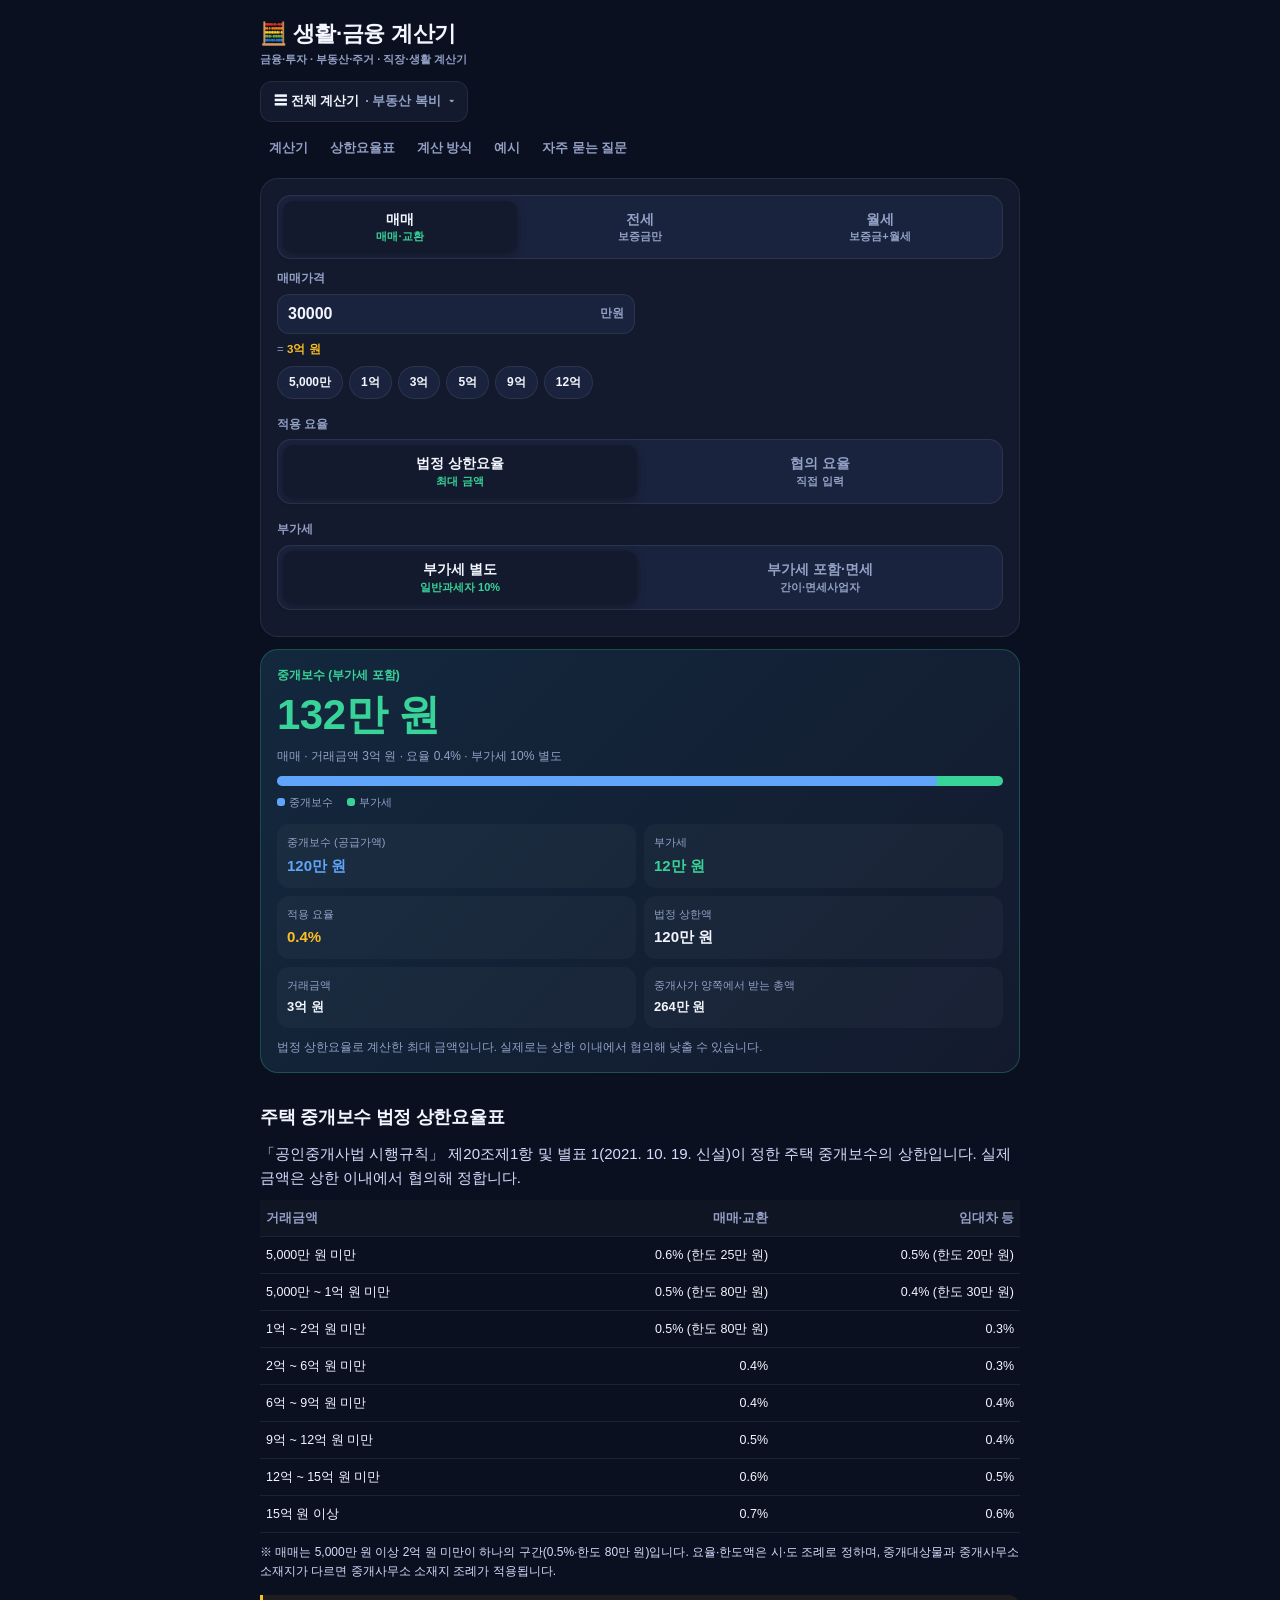
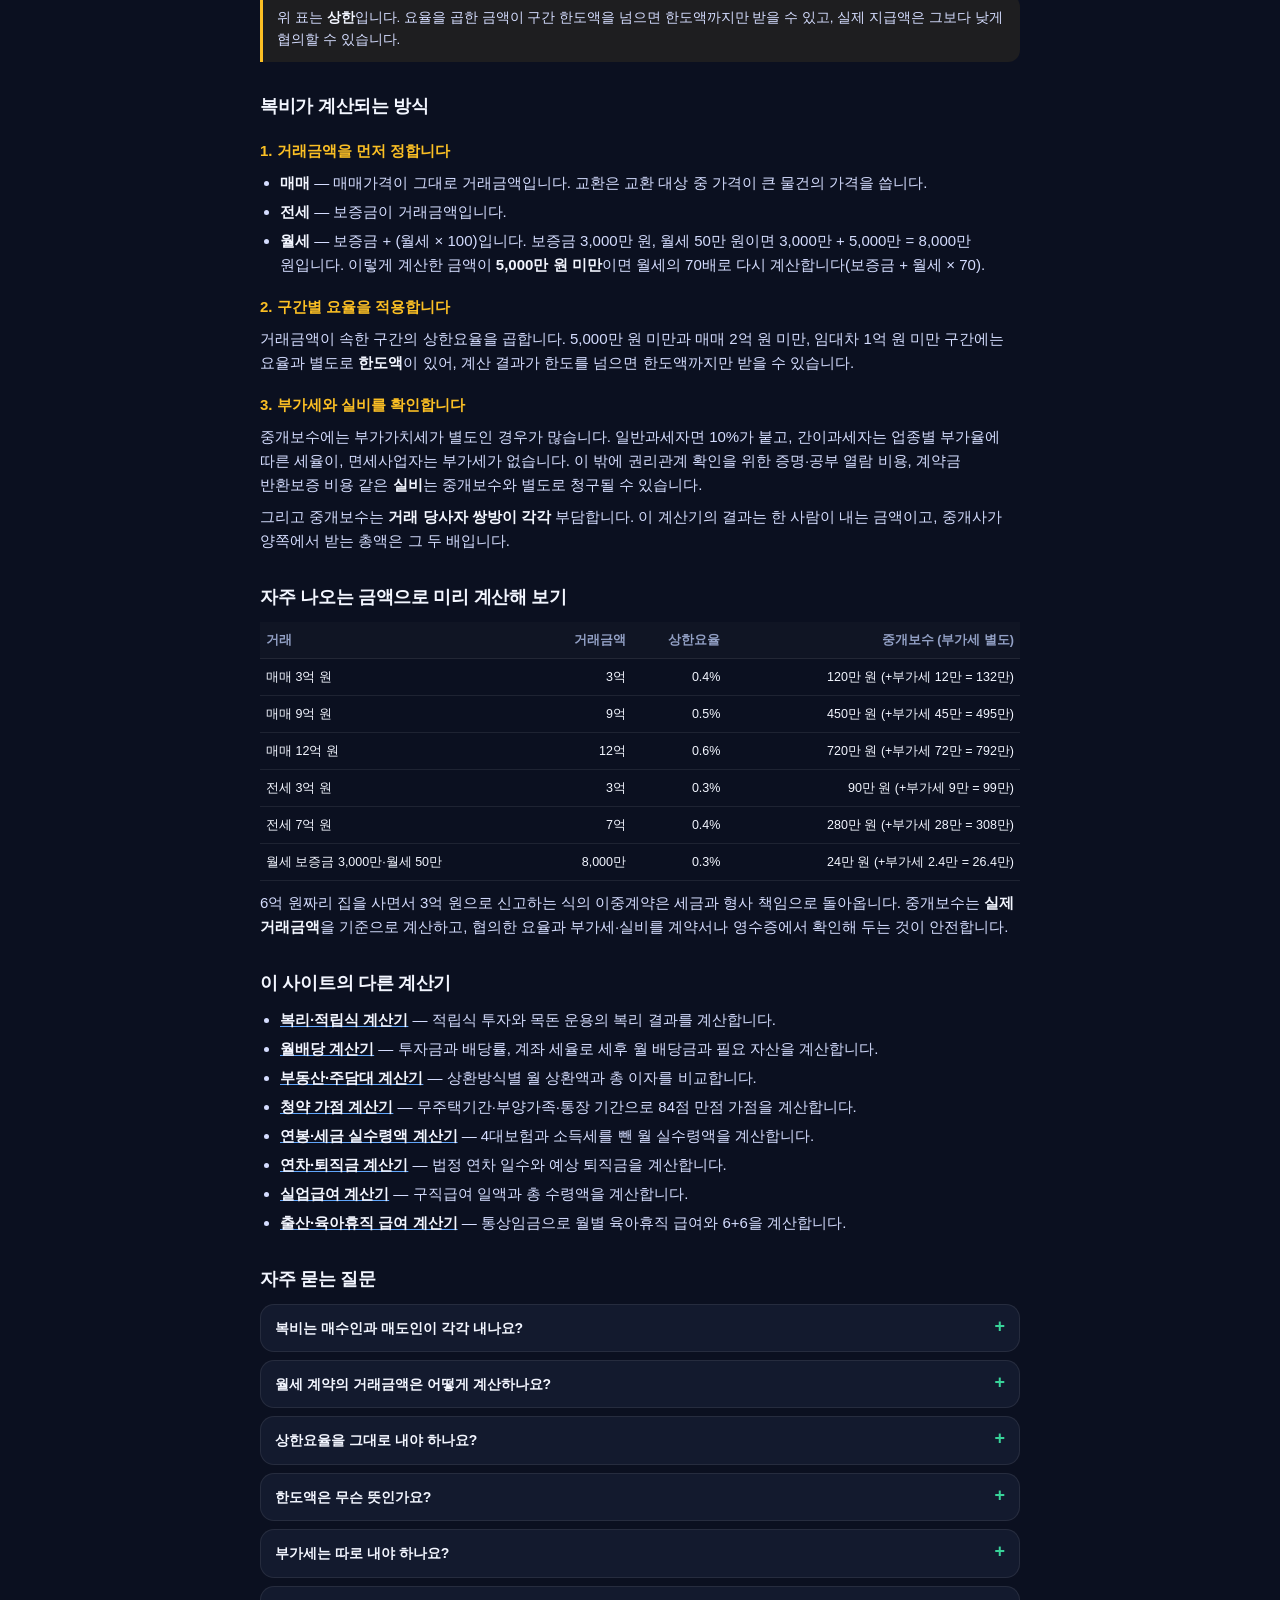
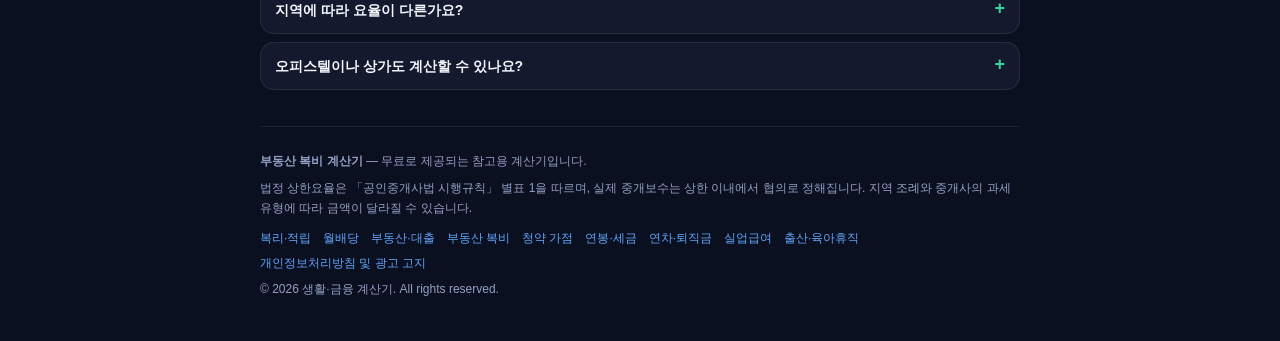
==== brokerage.html @ ab2d567e "카드형 카테고리 메뉴 개편 + 월배당·복비·청약가점·육아휴직 계산기 4종 추가 - 전 페이지 상단을 카테고리(금융·투자 / 부동산·주거 / 직장·생활) 카드형 메뉴로 개편 - in" ====
<!DOCTYPE html>
<html lang="ko">
<head>
  <meta charset="UTF-8" />
  <meta name="viewport" content="width=device-width, initial-scale=1.0" />
  <title>부동산 복비 계산기 | 매매·전세·월세 중개보수 상한요율 (2026)</title>
  <meta name="description" content="주택 매매·전세·월세 거래금액을 넣으면 공인중개사법 시행규칙 별표 1의 법정 중개보수 상한요율과 한도액으로 복비(중개보수)를 계산합니다. 월세 환산보증금, 협의 요율, 부가세 10% 별도 여부까지 한 번에 확인하세요." />
  <meta name="keywords" content="복비 계산기, 중개보수 계산기, 부동산 중개수수료, 매매 복비, 전세 복비, 월세 복비, 중개보수 상한요율, 부동산 수수료 계산" />
  <meta name="author" content="생활·금융 계산기" />
  <meta name="robots" content="index, follow" />
  <meta name="theme-color" content="#0b1020" />
  <link rel="canonical" href="https://handobin9782-lang.github.io/smart-calc/brokerage.html" />
  <link rel="stylesheet" href="style.css" />

  <meta property="og:type" content="website" />
  <meta property="og:site_name" content="생활·금융 계산기" />
  <meta property="og:locale" content="ko_KR" />
  <meta property="og:title" content="부동산 복비 계산기 | 매매·전세·월세 중개보수" />
  <meta property="og:description" content="3억 원 아파트를 사면 복비는 얼마일까? 법정 상한요율과 한도액, 월세 환산보증금까지 반영해 계산합니다." />
  <meta property="og:url" content="https://handobin9782-lang.github.io/smart-calc/brokerage.html" />
  <meta property="og:image" content="https://handobin9782-lang.github.io/smart-calc/og.png" />
  <meta property="og:image:width" content="1200" />
  <meta property="og:image:height" content="630" />
  <meta property="og:image:alt" content="생활·금융 계산기 - 부동산 매매·전세·월세 복비 계산" />

  <meta name="twitter:card" content="summary_large_image" />
  <meta name="twitter:title" content="부동산 복비 계산기" />
  <meta name="twitter:description" content="매매·전세·월세 법정 중개보수 상한요율과 한도액 계산" />
  <meta name="twitter:image" content="https://handobin9782-lang.github.io/smart-calc/og.png" />
  <meta name="twitter:image:alt" content="생활·금융 계산기 - 부동산 복비 계산" />

  <link rel="icon" href="data:image/svg+xml,%3Csvg xmlns='http://www.w3.org/2000/svg' viewBox='0 0 100 100'%3E%3Crect width='100' height='100' rx='22' fill='%230b1020'/%3E%3Ctext x='50' y='70' font-size='58' text-anchor='middle' fill='%2338d399'%3E%F0%9F%A7%BE%3C/text%3E%3C/svg%3E" />

  <script type="application/ld+json">
  {
    "@context": "https://schema.org",
    "@type": "WebApplication",
    "name": "부동산 복비 계산기",
    "url": "https://handobin9782-lang.github.io/smart-calc/brokerage.html",
    "applicationCategory": "FinanceApplication",
    "operatingSystem": "All",
    "inLanguage": "ko",
    "description": "주택 매매·전세·월세 거래금액과 협의 요율을 입력하면 공인중개사법 시행규칙 별표 1의 법정 중개보수 상한요율과 한도액으로 중개보수와 부가세를 계산하는 무료 계산기입니다.",
    "offers": { "@type": "Offer", "price": "0", "priceCurrency": "KRW" }
  }
  </script>
  <script type="application/ld+json">
  {
    "@context": "https://schema.org",
    "@type": "FAQPage",
    "mainEntity": [
      {
        "@type": "Question",
        "name": "복비는 매수인과 매도인이 각각 내나요?",
        "acceptedAnswer": {
          "@type": "Answer",
          "text": "중개보수는 거래 당사자 쌍방에게서 각각 받습니다. 매매라면 매도인과 매수인이 각자 계산된 금액을 부담하고, 임대차라면 임대인과 임차인이 각자 부담합니다. 이 계산기의 결과는 한 사람이 내는 금액이며, 중개사가 양쪽에서 받는 총액은 두 배입니다."
        }
      },
      {
        "@type": "Question",
        "name": "월세 계약의 거래금액은 어떻게 계산하나요?",
        "acceptedAnswer": {
          "@type": "Answer",
          "text": "보증금에 월세의 100배를 더합니다. 보증금 3,000만 원에 월세 50만 원이면 3,000만 + 5,000만 = 8,000만 원이 거래금액입니다. 다만 이렇게 계산한 금액이 5,000만 원 미만이면 월세의 70배로 다시 계산합니다."
        }
      },
      {
        "@type": "Question",
        "name": "상한요율을 그대로 내야 하나요?",
        "acceptedAnswer": {
          "@type": "Answer",
          "text": "아닙니다. 요율표의 숫자는 받을 수 있는 최대치이고, 실제 중개보수는 상한 이내에서 의뢰인과 개업공인중개사가 협의해 정합니다. 협의한 요율을 계산기의 협의 요율 칸에 넣으면 그 금액으로 계산됩니다."
        }
      },
      {
        "@type": "Question",
        "name": "한도액은 무슨 뜻인가요?",
        "acceptedAnswer": {
          "@type": "Answer",
          "text": "거래금액이 작은 구간에 두는 절대 상한입니다. 요율을 곱한 금액이 한도액을 넘으면 한도액까지만 받을 수 있습니다. 주택 매매 5,000만 원 미만은 25만 원, 5,000만 원 이상 2억 원 미만은 80만 원, 임대차 5,000만 원 미만은 20만 원, 5,000만 원 이상 1억 원 미만은 30만 원입니다."
        }
      },
      {
        "@type": "Question",
        "name": "부가세는 따로 내야 하나요?",
        "acceptedAnswer": {
          "@type": "Answer",
          "text": "중개보수에는 부가가치세가 별도인 경우가 많습니다. 개업공인중개사가 일반과세자면 10%가 붙고, 간이과세자이거나 면세사업자면 붙지 않거나 세율이 다릅니다. 계약 전에 중개사의 과세 유형을 확인하고 영수증을 받아 두세요."
        }
      },
      {
        "@type": "Question",
        "name": "지역에 따라 요율이 다른가요?",
        "acceptedAnswer": {
          "@type": "Answer",
          "text": "주택 중개보수의 요율과 한도액은 시·도 조례로 정합니다. 이 계산기는 전국 공통 기준인 공인중개사법 시행규칙 별표 1을 적용하며, 중개대상물과 중개사무소 소재지가 다르면 중개사무소 소재지 관할 시·도 조례를 따릅니다."
        }
      },
      {
        "@type": "Question",
        "name": "오피스텔이나 상가도 계산할 수 있나요?",
        "acceptedAnswer": {
          "@type": "Answer",
          "text": "이 계산기는 주택 기준입니다. 전용면적 85㎡ 이하이면서 입식 부엌·수세식 화장실·목욕시설을 갖춘 오피스텔은 매매 0.5%, 임대차 0.4%의 단일 요율이 적용되고, 그 밖의 오피스텔과 상가·토지는 거래금액의 0.9% 이내에서 협의해 정합니다."
        }
      }
    ]
  }
  </script>
  <script async src="https://pagead2.googlesyndication.com/pagead/js/adsbygoogle.js?client=ca-pub-9910389156575302" crossorigin="anonymous"></script>
</head>
<body>
<div class="wrap">
  <div class="header">
    <div class="title"><a href="./">🧮 생활·금융 계산기</a>
      <small>금융·투자 · 부동산·주거 · 직장·생활 계산기</small>
    </div>
  </div>

  <nav class="calc-menu-wrap" aria-label="계산기 전체 메뉴">
    <details class="calc-menu">
      <summary>☰ 전체 계산기 <span class="menu-here">· 부동산 복비</span></summary>
      <div class="hub">
        <div class="hub-cat">
          <div class="hub-cat-title">① 금융·투자</div>
          <div class="hub-cards">
            <a class="hub-card" href="./"><span class="hub-ico">📈</span><span class="hub-txt"><b>복리·적립식</b><small>적립·복리로 목표 자산 계산</small></span></a>
            <a class="hub-card" href="dividend.html"><span class="hub-ico">💰</span><span class="hub-txt"><b>주식·ETF 월배당</b><small>세후 월 배당금 계산</small></span></a>
          </div>
        </div>
        <div class="hub-cat">
          <div class="hub-cat-title">② 부동산·주거</div>
          <div class="hub-cards">
            <a class="hub-card" href="loan.html"><span class="hub-ico">🏠</span><span class="hub-txt"><b>부동산·대출</b><small>주담대 월 상환액·총 이자</small></span></a>
            <a class="hub-card current" href="brokerage.html"><span class="hub-ico">🧾</span><span class="hub-txt"><b>부동산 복비</b><small>매매·전세·월세 중개보수</small></span></a>
            <a class="hub-card" href="subscription.html"><span class="hub-ico">🎯</span><span class="hub-txt"><b>청약 가점</b><small>84점 만점 가점 계산</small></span></a>
          </div>
        </div>
        <div class="hub-cat">
          <div class="hub-cat-title">③ 직장·생활</div>
          <div class="hub-cards">
            <a class="hub-card" href="salary.html"><span class="hub-ico">💵</span><span class="hub-txt"><b>연봉 실수령</b><small>4대보험·세금 뺀 월급</small></span></a>
            <a class="hub-card" href="leave.html"><span class="hub-ico">🗓️</span><span class="hub-txt"><b>연차·퇴직금</b><small>연차 일수·퇴직금</small></span></a>
            <a class="hub-card" href="unemployment.html"><span class="hub-ico">🧳</span><span class="hub-txt"><b>실업급여</b><small>구직급여 총 수령액</small></span></a>
            <a class="hub-card" href="parental.html"><span class="hub-ico">👶</span><span class="hub-txt"><b>출산·육아휴직</b><small>육아휴직 급여·6+6</small></span></a>
          </div>
        </div>
      </div>
    </details>
  </nav>

  <nav class="section-nav">
    <a href="#calc">계산기</a>
    <a href="#rates">상한요율표</a>
    <a href="#how">계산 방식</a>
    <a href="#examples">예시</a>
    <a href="#faq">자주 묻는 질문</a>
  </nav>

  <div id="calc">
    <div class="card">
      <div class="segmented" id="type-seg">
        <button class="seg-btn active" data-type="sale" onclick="setType(this)">
          <span class="seg-main">매매</span><span class="seg-sub">매매·교환</span>
        </button>
        <button class="seg-btn" data-type="jeonse" onclick="setType(this)">
          <span class="seg-main">전세</span><span class="seg-sub">보증금만</span>
        </button>
        <button class="seg-btn" data-type="wolse" onclick="setType(this)">
          <span class="seg-main">월세</span><span class="seg-sub">보증금+월세</span>
        </button>
      </div>

      <div class="input-grid">
        <div class="field">
          <label for="price" id="price-label">매매가격</label>
          <div class="input-box">
            <input id="price" type="number" value="30000" min="0" step="100" inputmode="numeric" oninput="calcBrokerage()" />
            <span class="unit">만원</span>
          </div>
        </div>
        <div class="field" id="monthly-field" style="display:none;">
          <label for="monthly">월세</label>
          <div class="input-box">
            <input id="monthly" type="number" value="50" min="0" step="5" inputmode="numeric" oninput="calcBrokerage()" />
            <span class="unit">만원</span>
          </div>
        </div>
      </div>
      <div class="field-note" id="deal-note">= 3억 원</div>

      <div class="chips" id="price-chips">
        <button class="chip" onclick="setPrice(5000, this)">5,000만</button>
        <button class="chip" onclick="setPrice(10000, this)">1억</button>
        <button class="chip" onclick="setPrice(30000, this)">3억</button>
        <button class="chip" onclick="setPrice(50000, this)">5억</button>
        <button class="chip" onclick="setPrice(90000, this)">9억</button>
        <button class="chip" onclick="setPrice(120000, this)">12억</button>
      </div>

      <div class="field-note" style="margin:16px 0 6px;font-weight:700;">적용 요율</div>
      <div class="segmented" id="rate-seg" style="grid-template-columns:1fr 1fr;">
        <button class="seg-btn active" data-mode="limit" onclick="setRateMode(this)">
          <span class="seg-main">법정 상한요율</span><span class="seg-sub">최대 금액</span>
        </button>
        <button class="seg-btn" data-mode="custom" onclick="setRateMode(this)">
          <span class="seg-main">협의 요율</span><span class="seg-sub">직접 입력</span>
        </button>
      </div>
      <div class="input-grid" id="custom-rate-field" style="display:none;">
        <div class="field" style="grid-column:1 / -1;">
          <label for="custom-rate">중개사와 협의한 요율</label>
          <div class="input-box">
            <input id="custom-rate" type="number" value="0.4" min="0" max="10" step="0.05" inputmode="decimal" oninput="calcBrokerage()" />
            <span class="unit">%</span>
          </div>
        </div>
      </div>

      <div class="field-note" style="margin:16px 0 6px;font-weight:700;">부가세</div>
      <div class="segmented" id="vat-seg" style="grid-template-columns:1fr 1fr;">
        <button class="seg-btn active" data-vat="1" onclick="setVat(this)">
          <span class="seg-main">부가세 별도</span><span class="seg-sub">일반과세자 10%</span>
        </button>
        <button class="seg-btn" data-vat="0" onclick="setVat(this)">
          <span class="seg-main">부가세 포함·면세</span><span class="seg-sub">간이·면세사업자</span>
        </button>
      </div>
    </div>

    <div class="card result-hero">
      <div class="hero-label">중개보수 (부가세 포함)</div>
      <div class="hero-val big" id="hero-total">-</div>
      <div class="hero-sub" id="hero-sub">-</div>
      <div class="bar-wrap">
        <div class="bar-principal" id="bar-fee" style="width:90%"></div>
        <div class="bar-profit" id="bar-vat" style="width:10%"></div>
      </div>
      <div class="chart-legend" style="margin-top:-4px;margin-bottom:12px;">
        <span><span class="dot" style="background:var(--accent2)"></span>중개보수</span>
        <span><span class="dot" style="background:var(--accent)"></span>부가세</span>
      </div>
      <div class="stats">
        <div class="stat">
          <div class="stat-k">중개보수 (공급가액)</div>
          <div class="stat-v blue" id="res-fee">-</div>
        </div>
        <div class="stat">
          <div class="stat-k">부가세</div>
          <div class="stat-v green" id="res-vat">-</div>
        </div>
        <div class="stat">
          <div class="stat-k">적용 요율</div>
          <div class="stat-v gold" id="res-rate">-</div>
        </div>
        <div class="stat">
          <div class="stat-k">법정 상한액</div>
          <div class="stat-v" id="res-limit">-</div>
        </div>
        <div class="stat">
          <div class="stat-k">거래금액</div>
          <div class="stat-v small" id="res-deal">-</div>
        </div>
        <div class="stat">
          <div class="stat-k">중개사가 양쪽에서 받는 총액</div>
          <div class="stat-v small" id="res-both">-</div>
        </div>
      </div>
      <div class="field-note" id="res-warn" style="margin-top:10px;"></div>
    </div>

    <div class="ad-slot" id="ad-top"></div>
  </div>

  <!-- ===== 요율표 ===== -->
  <section class="doc" id="rates">
    <h2>주택 중개보수 법정 상한요율표</h2>
    <p>「공인중개사법 시행규칙」 제20조제1항 및 별표 1(2021. 10. 19. 신설)이 정한 주택 중개보수의 상한입니다. 실제 금액은 상한 이내에서 협의해 정합니다.</p>
    <table class="doc-table">
      <thead>
        <tr><th>거래금액</th><th>매매·교환</th><th>임대차 등</th></tr>
      </thead>
      <tbody>
        <tr><td>5,000만 원 미만</td><td>0.6% (한도 25만 원)</td><td>0.5% (한도 20만 원)</td></tr>
        <tr><td>5,000만 ~ 1억 원 미만</td><td>0.5% (한도 80만 원)</td><td>0.4% (한도 30만 원)</td></tr>
        <tr><td>1억 ~ 2억 원 미만</td><td>0.5% (한도 80만 원)</td><td>0.3%</td></tr>
        <tr><td>2억 ~ 6억 원 미만</td><td>0.4%</td><td>0.3%</td></tr>
        <tr><td>6억 ~ 9억 원 미만</td><td>0.4%</td><td>0.4%</td></tr>
        <tr><td>9억 ~ 12억 원 미만</td><td>0.5%</td><td>0.4%</td></tr>
        <tr><td>12억 ~ 15억 원 미만</td><td>0.6%</td><td>0.5%</td></tr>
        <tr><td>15억 원 이상</td><td>0.7%</td><td>0.6%</td></tr>
      </tbody>
    </table>
    <p class="field-note" style="font-size:12px;">※ 매매는 5,000만 원 이상 2억 원 미만이 하나의 구간(0.5%·한도 80만 원)입니다. 요율·한도액은 시·도 조례로 정하며, 중개대상물과 중개사무소 소재지가 다르면 중개사무소 소재지 조례가 적용됩니다.</p>
    <div class="callout warn">
      위 표는 <strong>상한</strong>입니다. 요율을 곱한 금액이 구간 한도액을 넘으면 한도액까지만 받을 수 있고, 실제 지급액은 그보다 낮게 협의할 수 있습니다.
    </div>
  </section>

  <section class="doc" id="how">
    <h2>복비가 계산되는 방식</h2>
    <h3>1. 거래금액을 먼저 정합니다</h3>
    <ul>
      <li><strong>매매</strong> — 매매가격이 그대로 거래금액입니다. 교환은 교환 대상 중 가격이 큰 물건의 가격을 씁니다.</li>
      <li><strong>전세</strong> — 보증금이 거래금액입니다.</li>
      <li><strong>월세</strong> — 보증금 + (월세 × 100)입니다. 보증금 3,000만 원, 월세 50만 원이면 3,000만 + 5,000만 = 8,000만 원입니다. 이렇게 계산한 금액이 <strong>5,000만 원 미만</strong>이면 월세의 70배로 다시 계산합니다(보증금 + 월세 × 70).</li>
    </ul>
    <h3>2. 구간별 요율을 적용합니다</h3>
    <p>거래금액이 속한 구간의 상한요율을 곱합니다. 5,000만 원 미만과 매매 2억 원 미만, 임대차 1억 원 미만 구간에는 요율과 별도로 <strong>한도액</strong>이 있어, 계산 결과가 한도를 넘으면 한도액까지만 받을 수 있습니다.</p>
    <h3>3. 부가세와 실비를 확인합니다</h3>
    <p>중개보수에는 부가가치세가 별도인 경우가 많습니다. 일반과세자면 10%가 붙고, 간이과세자는 업종별 부가율에 따른 세율이, 면세사업자는 부가세가 없습니다. 이 밖에 권리관계 확인을 위한 증명·공부 열람 비용, 계약금 반환보증 비용 같은 <strong>실비</strong>는 중개보수와 별도로 청구될 수 있습니다.</p>
    <p>그리고 중개보수는 <strong>거래 당사자 쌍방이 각각</strong> 부담합니다. 이 계산기의 결과는 한 사람이 내는 금액이고, 중개사가 양쪽에서 받는 총액은 그 두 배입니다.</p>
  </section>

  <section class="doc" id="examples">
    <h2>자주 나오는 금액으로 미리 계산해 보기</h2>
    <table class="doc-table">
      <thead>
        <tr><th>거래</th><th>거래금액</th><th>상한요율</th><th>중개보수 (부가세 별도)</th></tr>
      </thead>
      <tbody>
        <tr><td>매매 3억 원</td><td>3억</td><td>0.4%</td><td>120만 원 (+부가세 12만 = 132만)</td></tr>
        <tr><td>매매 9억 원</td><td>9억</td><td>0.5%</td><td>450만 원 (+부가세 45만 = 495만)</td></tr>
        <tr><td>매매 12억 원</td><td>12억</td><td>0.6%</td><td>720만 원 (+부가세 72만 = 792만)</td></tr>
        <tr><td>전세 3억 원</td><td>3억</td><td>0.3%</td><td>90만 원 (+부가세 9만 = 99만)</td></tr>
        <tr><td>전세 7억 원</td><td>7억</td><td>0.4%</td><td>280만 원 (+부가세 28만 = 308만)</td></tr>
        <tr><td>월세 보증금 3,000만·월세 50만</td><td>8,000만</td><td>0.3%</td><td>24만 원 (+부가세 2.4만 = 26.4만)</td></tr>
      </tbody>
    </table>
    <p>6억 원짜리 집을 사면서 3억 원으로 신고하는 식의 이중계약은 세금과 형사 책임으로 돌아옵니다. 중개보수는 <strong>실제 거래금액</strong>을 기준으로 계산하고, 협의한 요율과 부가세·실비를 계약서나 영수증에서 확인해 두는 것이 안전합니다.</p>
  </section>

  <section class="doc">
    <h2>이 사이트의 다른 계산기</h2>
        <ul>
      <li><a href="./"><strong>복리·적립식 계산기</strong></a> — 적립식 투자와 목돈 운용의 복리 결과를 계산합니다.</li>
      <li><a href="dividend.html"><strong>월배당 계산기</strong></a> — 투자금과 배당률, 계좌 세율로 세후 월 배당금과 필요 자산을 계산합니다.</li>
      <li><a href="loan.html"><strong>부동산·주담대 계산기</strong></a> — 상환방식별 월 상환액과 총 이자를 비교합니다.</li>
      <li><a href="subscription.html"><strong>청약 가점 계산기</strong></a> — 무주택기간·부양가족·통장 기간으로 84점 만점 가점을 계산합니다.</li>
      <li><a href="salary.html"><strong>연봉·세금 실수령액 계산기</strong></a> — 4대보험과 소득세를 뺀 월 실수령액을 계산합니다.</li>
      <li><a href="leave.html"><strong>연차·퇴직금 계산기</strong></a> — 법정 연차 일수와 예상 퇴직금을 계산합니다.</li>
      <li><a href="unemployment.html"><strong>실업급여 계산기</strong></a> — 구직급여 일액과 총 수령액을 계산합니다.</li>
      <li><a href="parental.html"><strong>출산·육아휴직 급여 계산기</strong></a> — 통상임금으로 월별 육아휴직 급여와 6+6을 계산합니다.</li>
    </ul>
  </section>

  <div class="ad-slot" id="ad-bottom"></div>

  <section class="doc" id="faq">
    <h2>자주 묻는 질문</h2>

    <details class="faq">
      <summary>복비는 매수인과 매도인이 각각 내나요?</summary>
      <p>중개보수는 거래 당사자 쌍방에게서 각각 받습니다. 매매라면 매도인과 매수인이 각자 계산된 금액을 부담하고, 임대차라면 임대인과 임차인이 각자 부담합니다. 이 계산기의 결과는 한 사람이 내는 금액이며, 중개사가 양쪽에서 받는 총액은 두 배입니다.</p>
    </details>

    <details class="faq">
      <summary>월세 계약의 거래금액은 어떻게 계산하나요?</summary>
      <p>보증금에 월세의 100배를 더합니다. 보증금 3,000만 원에 월세 50만 원이면 3,000만 + 5,000만 = 8,000만 원이 거래금액입니다. 다만 이렇게 계산한 금액이 5,000만 원 미만이면 월세의 70배로 다시 계산합니다.</p>
    </details>

    <details class="faq">
      <summary>상한요율을 그대로 내야 하나요?</summary>
      <p>아닙니다. 요율표의 숫자는 받을 수 있는 최대치이고, 실제 중개보수는 상한 이내에서 의뢰인과 개업공인중개사가 협의해 정합니다. 협의한 요율을 계산기의 협의 요율 칸에 넣으면 그 금액으로 계산됩니다.</p>
    </details>

    <details class="faq">
      <summary>한도액은 무슨 뜻인가요?</summary>
      <p>거래금액이 작은 구간에 두는 절대 상한입니다. 요율을 곱한 금액이 한도액을 넘으면 한도액까지만 받을 수 있습니다. 주택 매매 5,000만 원 미만은 25만 원, 5,000만 원 이상 2억 원 미만은 80만 원, 임대차 5,000만 원 미만은 20만 원, 5,000만 원 이상 1억 원 미만은 30만 원입니다.</p>
    </details>

    <details class="faq">
      <summary>부가세는 따로 내야 하나요?</summary>
      <p>중개보수에는 부가가치세가 별도인 경우가 많습니다. 개업공인중개사가 일반과세자면 10%가 붙고, 간이과세자이거나 면세사업자면 붙지 않거나 세율이 다릅니다. 계약 전에 중개사의 과세 유형을 확인하고 영수증을 받아 두세요.</p>
    </details>

    <details class="faq">
      <summary>지역에 따라 요율이 다른가요?</summary>
      <p>주택 중개보수의 요율과 한도액은 시·도 조례로 정합니다. 이 계산기는 전국 공통 기준인 공인중개사법 시행규칙 별표 1을 적용하며, 중개대상물과 중개사무소 소재지가 다르면 중개사무소 소재지 관할 시·도 조례를 따릅니다.</p>
    </details>

    <details class="faq">
      <summary>오피스텔이나 상가도 계산할 수 있나요?</summary>
      <p>이 계산기는 주택 기준입니다. 전용면적 85㎡ 이하이면서 입식 부엌·수세식 화장실·목욕시설을 갖춘 오피스텔은 매매 0.5%, 임대차 0.4%의 단일 요율이 적용되고, 그 밖의 오피스텔과 상가·토지는 거래금액의 0.9% 이내에서 협의해 정합니다.</p>
    </details>
  </section>

  <footer class="site-footer">
    <p><strong>부동산 복비 계산기</strong> — 무료로 제공되는 참고용 계산기입니다.</p>
    <p>법정 상한요율은 「공인중개사법 시행규칙」 별표 1을 따르며, 실제 중개보수는 상한 이내에서 협의로 정해집니다. 지역 조례와 중개사의 과세 유형에 따라 금액이 달라질 수 있습니다.</p>
    <div class="footer-links">
      <a href="./">복리·적립</a>
      <a href="dividend.html">월배당</a>
      <a href="loan.html">부동산·대출</a>
      <a href="brokerage.html">부동산 복비</a>
      <a href="subscription.html">청약 가점</a>
      <a href="salary.html">연봉·세금</a>
      <a href="leave.html">연차·퇴직금</a>
      <a href="unemployment.html">실업급여</a>
      <a href="parental.html">출산·육아휴직</a>
      <a href="privacy.html">개인정보처리방침 및 광고 고지</a>
    </div>
    <p>© 2026 생활·금융 계산기. All rights reserved.</p>
  </footer>
</div>

<script>
const SALE_BANDS = [
  { max: 5000, rate: 0.006, cap: 250000 },
  { max: 20000, rate: 0.005, cap: 800000 },
  { max: 90000, rate: 0.004, cap: Infinity },
  { max: 120000, rate: 0.005, cap: Infinity },
  { max: 150000, rate: 0.006, cap: Infinity },
  { max: Infinity, rate: 0.007, cap: Infinity }
];
const RENT_BANDS = [
  { max: 5000, rate: 0.005, cap: 200000 },
  { max: 10000, rate: 0.004, cap: 300000 },
  { max: 60000, rate: 0.003, cap: Infinity },
  { max: 120000, rate: 0.004, cap: Infinity },
  { max: 150000, rate: 0.005, cap: Infinity },
  { max: Infinity, rate: 0.006, cap: Infinity }
];

let dealType = 'sale';
let rateMode = 'limit';
let vatMode = 1;

function num(id) {
  const v = parseFloat(document.getElementById(id).value);
  return isNaN(v) ? 0 : v;
}

function pct(rate) {
  return `${(rate * 100).toFixed(2).replace(/\.?0+$/, '')}%`;
}

function fmtWon(won) {
  const w = Math.round(won);
  if (w <= 0) return '0원';
  const eok = Math.floor(w / 1e8);
  const man = Math.floor((w % 1e8) / 1e4);
  const rest = w % 1e4;
  if (eok > 0) return man > 0 ? `${eok.toLocaleString()}억 ${man.toLocaleString()}만 원` : `${eok.toLocaleString()}억 원`;
  if (man > 0) return rest > 0 ? `${man.toLocaleString()}만 ${rest.toLocaleString()}원` : `${man.toLocaleString()}만 원`;
  return `${rest.toLocaleString()}원`;
}

function setType(btn) {
  dealType = btn.dataset.type;
  document.querySelectorAll('#type-seg .seg-btn').forEach(b => b.classList.remove('active'));
  btn.classList.add('active');
  document.getElementById('monthly-field').style.display = dealType === 'wolse' ? 'block' : 'none';
  document.getElementById('price-label').textContent =
    dealType === 'sale' ? '매매가격' : dealType === 'jeonse' ? '전세 보증금' : '보증금';
  calcBrokerage();
}

function setRateMode(btn) {
  rateMode = btn.dataset.mode;
  document.querySelectorAll('#rate-seg .seg-btn').forEach(b => b.classList.remove('active'));
  btn.classList.add('active');
  document.getElementById('custom-rate-field').style.display = rateMode === 'custom' ? 'grid' : 'none';
  calcBrokerage();
}

function setVat(btn) {
  vatMode = Number(btn.dataset.vat);
  document.querySelectorAll('#vat-seg .seg-btn').forEach(b => b.classList.remove('active'));
  btn.classList.add('active');
  calcBrokerage();
}

function setPrice(v, btn) {
  document.getElementById('price').value = v;
  document.querySelectorAll('#price-chips .chip').forEach(b => b.classList.remove('active'));
  if (btn) btn.classList.add('active');
  calcBrokerage();
}

function calcBrokerage() {
  const price = Math.max(0, num('price'));      // 만원
  const monthly = Math.max(0, num('monthly'));  // 만원

  // 거래금액 산정 (만원)
  let deal = price;
  let dealText = fmtWon(price * 1e4);
  if (dealType === 'wolse') {
    deal = price + monthly * 100;
    if (deal < 5000) deal = price + monthly * 70;
    dealText = `${fmtWon(price * 1e4)} + 월세 ${monthly.toLocaleString()}만 × ${deal < 5000 ? 70 : 100} = ${fmtWon(deal * 1e4)}`;
  }
  document.getElementById('deal-note').innerHTML =
    dealType === 'sale' ? `= <b>${fmtWon(deal * 1e4)}</b>` : `환산 거래금액 = <b>${fmtWon(deal * 1e4)}</b>`;
  document.getElementById('res-deal').textContent = dealText;

  if (deal <= 0) {
    ['hero-total', 'hero-sub', 'res-fee', 'res-vat', 'res-rate', 'res-limit', 'res-both'].forEach(id => {
      document.getElementById(id).textContent = '-';
    });
    document.getElementById('res-warn').textContent = '';
    return;
  }

  const bands = dealType === 'sale' ? SALE_BANDS : RENT_BANDS;
  const band = bands.find(b => deal < b.max) || bands[bands.length - 1];
  const limitFee = Math.min(deal * 1e4 * band.rate, band.cap);
  let applyRate = band.rate;

  if (rateMode === 'custom') {
    const custom = Math.min(100, Math.max(0, num('custom-rate'))) / 100;
    applyRate = custom;
  }
  let fee = deal * 1e4 * applyRate;
  if (applyRate <= band.rate) fee = Math.min(fee, band.cap);
  fee = Math.round(fee);

  const vat = vatMode ? Math.round(fee * 0.1) : 0;
  const total = fee + vat;

  document.getElementById('hero-total').textContent = fmtWon(total);
  document.getElementById('hero-sub').textContent =
    `${dealType === 'sale' ? '매매' : dealType === 'jeonse' ? '전세' : '월세'} · 거래금액 ${fmtWon(deal * 1e4)} · 요율 ${pct(applyRate)}${vatMode ? ' · 부가세 10% 별도' : ''}`;
  document.getElementById('res-fee').textContent = fmtWon(fee);
  document.getElementById('res-vat').textContent = vatMode ? fmtWon(vat) : '면제·포함';
  document.getElementById('res-rate').textContent = pct(applyRate);
  document.getElementById('res-limit').textContent = fmtWon(limitFee) + (band.cap !== Infinity ? ' (한도 적용)' : '');
  document.getElementById('res-both').textContent = fmtWon(total * 2);

  const feeShare = total > 0 ? (fee / total) * 100 : 100;
  document.getElementById('bar-fee').style.width = `${feeShare.toFixed(1)}%`;
  document.getElementById('bar-vat').style.width = `${(100 - feeShare).toFixed(1)}%`;

  const warn = document.getElementById('res-warn');
  if (applyRate > band.rate) {
    warn.innerHTML = `<span class="red">입력한 요율이 법정 상한(${pct(band.rate)})을 넘습니다. 이 금액은 법정 상한을 초과할 수 있습니다.</span>`;
  } else if (rateMode === 'limit') {
    warn.textContent = '법정 상한요율로 계산한 최대 금액입니다. 실제로는 상한 이내에서 협의해 낮출 수 있습니다.';
  } else {
    warn.textContent = `상한 ${fmtWon(limitFee)} 대비 ${fmtWon(Math.max(0, limitFee - fee))} 절약한 금액입니다.`;
  }
}

// URL 파라미터 (예: brokerage.html?type=sale&price=30000&rate=0.4&vat=1)
(function readParams() {
  try {
    const q = new URLSearchParams(location.search);
    if (q.has('price')) {
      const v = parseFloat(q.get('price'));
      if (!isNaN(v)) document.getElementById('price').value = v;
    }
    if (q.has('monthly')) {
      const v = parseFloat(q.get('monthly'));
      if (!isNaN(v)) document.getElementById('monthly').value = v;
    }
    const t = q.get('type');
    if (t) {
      const btn = document.querySelector(`#type-seg .seg-btn[data-type="${t}"]`);
      if (btn) setType(btn);
    }
    if (q.has('rate')) {
      const r = parseFloat(q.get('rate'));
      const btn = document.querySelector('#rate-seg .seg-btn[data-mode="custom"]');
      if (!isNaN(r) && btn) {
        document.getElementById('custom-rate').value = r;
        setRateMode(btn);
      }
    }
  } catch (e) {}
})();

calcBrokerage();
</script>
</body>
</html>
---- style.css ----
/* 복리·적립식 자산 계산기 — 공통 스타일 (모든 계산기 페이지가 함께 씀) */
:root {
  --bg: #0b1020;
  --card: #131a2e;
  --card2: #1a233d;
  --border: rgba(255, 255, 255, 0.08);
  --text: #f3f6ff;
  --muted: #93a1c6;
  --accent: #38d399;
  --accent2: #60a5fa;
  --gold: #fbbf24;
  --danger: #f87171;
}
* { box-sizing: border-box; -webkit-tap-highlight-color: transparent; }
html { scroll-behavior: smooth; }
body {
  margin: 0;
  font-family: -apple-system, BlinkMacSystemFont, "Apple SD Gothic Neo", "Noto Sans KR", sans-serif;
  background: var(--bg);
  color: var(--text);
  padding: 16px 14px 36px;
  line-height: 1.6;
  word-break: keep-all;
  overflow-wrap: break-word;
}
.wrap { max-width: 760px; margin: 0 auto; }

.header {
  display: flex; align-items: center; justify-content: space-between;
  margin-bottom: 12px; flex-wrap: wrap; gap: 8px;
}
.title { font-size: 19px; font-weight: 800; letter-spacing: -0.3px; margin: 0; }
.title small { display: block; font-size: 11px; font-weight: 600; color: var(--muted); letter-spacing: 0; }
.title a { color: inherit; text-decoration: none; }

/* 상단 계산기 이동 바 */
.site-nav {
  display: flex; gap: 4px; overflow-x: auto; margin-bottom: 6px;
  scrollbar-width: none;
}
.site-nav::-webkit-scrollbar { display: none; }
.site-nav a {
  flex: 0 0 auto; color: var(--muted); text-decoration: none; font-size: 13px;
  font-weight: 600; padding: 8px 10px; border-radius: 9px; border: 1px solid transparent;
  white-space: nowrap;
}
.site-nav a:hover { color: var(--text); border-color: var(--border); }
.site-nav a.current {
  color: var(--text); background: var(--card2); border-color: var(--border); font-weight: 700;
}
.section-nav {
  display: flex; gap: 4px; overflow-x: auto; margin-bottom: 14px;
  scrollbar-width: none;
}
.section-nav::-webkit-scrollbar { display: none; }
.section-nav a {
  flex: 0 0 auto; color: var(--muted); text-decoration: none; font-size: 12.5px;
  font-weight: 600; padding: 6px 9px; border-radius: 8px;
}
.section-nav a:hover { color: var(--text); background: var(--card2); }

.tabs {
  display: grid; grid-template-columns: 1fr 1fr; gap: 6px;
  background: var(--card); padding: 5px; border-radius: 14px;
  border: 1px solid var(--border); margin-bottom: 14px;
}
.tab-btn {
  border: 0; background: transparent; color: var(--muted);
  font-size: 14px; font-weight: 700; padding: 10px 8px; border-radius: 10px;
  cursor: pointer; transition: 0.15s; font-family: inherit;
}
.tab-btn.active {
  background: var(--card2); color: var(--text);
  box-shadow: 0 2px 8px rgba(0,0,0,0.3);
}
.panel { display: none; }
.panel.active { display: block; }

.presets {
  display: flex; gap: 6px; overflow-x: auto; padding-bottom: 6px; margin-bottom: 10px;
  scrollbar-width: none;
}
.presets::-webkit-scrollbar { display: none; }
.preset-btn {
  flex: 0 0 auto; border: 1px solid var(--border);
  background: var(--card); color: var(--text);
  padding: 7px 11px; border-radius: 999px; font-size: 12px; font-weight: 600;
  cursor: pointer; font-family: inherit;
}
.preset-btn:active { transform: scale(0.97); }
.preset-btn.active { border-color: rgba(56,211,153,0.6); color: var(--accent); }

.card {
  background: var(--card); border: 1px solid var(--border);
  border-radius: 18px; padding: 16px; margin-bottom: 12px;
}
.input-grid {
  display: grid; grid-template-columns: 1fr 1fr; gap: 10px;
}
.input-grid.three { grid-template-columns: 1fr 1fr; }
.field { min-width: 0; }
.field label {
  display: block; font-size: 12px; color: var(--muted); margin-bottom: 5px; font-weight: 600;
}
.input-box {
  display: flex; align-items: center; background: var(--card2);
  border: 1px solid var(--border); border-radius: 12px; padding: 0 10px;
}
.input-box input, .input-box select {
  width: 100%; border: 0; background: transparent; color: var(--text);
  font-size: 16px; font-weight: 700; padding: 10px 0; outline: none;
  font-family: inherit;
}
.input-box input[type="date"] { font-size: 15px; }
.input-box select { appearance: none; }
.input-box:focus-within { border-color: rgba(56,211,153,0.5); }
.unit { font-size: 12px; color: var(--muted); font-weight: 600; margin-left: 4px; white-space: nowrap; }

.segmented {
  display: grid; grid-template-columns: repeat(3, 1fr); gap: 6px;
  background: var(--card2); padding: 5px; border-radius: 14px; border: 1px solid var(--border);
  margin-bottom: 10px;
}
.seg-btn {
  border: 0; background: transparent; color: var(--muted); font-family: inherit;
  font-size: 13px; font-weight: 700; padding: 9px 4px; border-radius: 10px; cursor: pointer;
}
.seg-btn.active { background: var(--card); color: var(--text); box-shadow: 0 2px 8px rgba(0,0,0,0.3); }

.result-hero {
  background: linear-gradient(135deg, #13283d, #131a2e);
  border: 1px solid rgba(56, 211, 153, 0.25);
}
.hero-label { font-size: 12px; color: var(--accent); font-weight: 700; }
.hero-val { font-size: 28px; font-weight: 900; margin: 4px 0 10px; letter-spacing: -0.5px; }
.hero-sub { font-size: 12px; color: var(--muted); margin: -4px 0 10px; }
.bar-wrap {
  height: 10px; border-radius: 999px; background: #263252; overflow: hidden;
  display: flex; margin-bottom: 12px;
}
.bar-principal { background: var(--accent2); height: 100%; transition: width 0.25s; }
.bar-profit { background: var(--accent); height: 100%; transition: width 0.25s; }
.stats {
  display: grid; grid-template-columns: 1fr 1fr; gap: 8px;
}
.stat {
  background: rgba(255,255,255,0.03); border-radius: 12px; padding: 10px;
}
.stat-k { font-size: 11px; color: var(--muted); }
.stat-v { font-size: 15px; font-weight: 800; margin-top: 2px; }
.stat-v.small { font-size: 13px; }
.green { color: var(--accent); }
.blue { color: var(--accent2); }
.gold { color: var(--gold); }
.red { color: var(--danger); }

.chart {
  display: flex; align-items: flex-end; gap: 4px; height: 120px;
  padding-top: 12px; border-bottom: 1px solid var(--border);
}
.bar-col {
  flex: 1; display: flex; flex-direction: column; align-items: center; justify-content: flex-end; height: 100%;
}
.bar-stack {
  width: 100%; max-width: 24px; border-radius: 5px 5px 0 0; overflow: hidden;
  display: flex; flex-direction: column-reverse;
}
.bar-lbl { font-size: 10px; color: var(--muted); margin-top: 5px; }
.chart-legend {
  display: flex; gap: 14px; margin-top: 8px; font-size: 11px; color: var(--muted);
  flex-wrap: wrap;
}
.dot { display: inline-block; width: 8px; height: 8px; border-radius: 3px; margin-right: 4px; }

table { width: 100%; border-collapse: collapse; font-size: 12px; margin-top: 8px; }
th, td { text-align: right; padding: 7px 4px; border-bottom: 1px solid var(--border); }
th:first-child, td:first-child { text-align: left; }
th { color: var(--muted); font-weight: 600; }
.table-scroll { overflow-x: auto; }

/* 일반 계산기 */
.calc-screen {
  background: var(--card2); border-radius: 16px; padding: 16px; text-align: right;
  margin-bottom: 12px; border: 1px solid var(--border);
}
.calc-expr { font-size: 13px; color: var(--muted); min-height: 18px; word-break: break-all; }
.calc-val { font-size: 32px; font-weight: 800; margin-top: 4px; word-break: break-all; }
.calc-grid { display: grid; grid-template-columns: repeat(4, 1fr); gap: 8px; }
.ckey {
  border: 0; border-radius: 14px; padding: 16px 0; font-size: 19px; font-weight: 700;
  background: var(--card2); color: var(--text); cursor: pointer; font-family: inherit;
}
.ckey:active { transform: scale(0.95); }
.ckey.op { background: #1e2d4f; color: var(--accent2); }
.ckey.eq { background: var(--accent); color: #052014; }
.ckey.fn { background: #23283d; color: var(--gold); }

/* 문서 */
section.doc { margin-top: 26px; }
section.doc h2 {
  font-size: 18px; font-weight: 800; margin: 30px 0 10px;
  letter-spacing: -0.3px; padding-top: 4px;
}
section.doc h2:first-of-type { margin-top: 8px; }
section.doc h3 { font-size: 15px; font-weight: 700; margin: 18px 0 6px; color: var(--gold); }
section.doc p { font-size: 14px; color: #d5ddff; margin: 8px 0; }
section.doc ul, section.doc ol { font-size: 14px; color: #d5ddff; padding-left: 20px; margin: 8px 0; }
section.doc li { margin: 5px 0; }
section.doc strong { color: var(--text); }
section.doc a { color: var(--accent2); }
.callout {
  background: rgba(96,165,250,0.08); border-left: 3px solid var(--accent2);
  border-radius: 0 12px 12px 0; padding: 12px 14px; font-size: 13.5px; color: #d5ddff;
  margin: 14px 0;
}
.callout.warn { background: rgba(251,191,36,0.08); border-left-color: var(--gold); }
.doc-table { width: 100%; border-collapse: collapse; font-size: 12.5px; margin: 10px 0; }
.doc-table th, .doc-table td { border-bottom: 1px solid var(--border); padding: 8px 6px; text-align: right; }
.doc-table th:first-child, .doc-table td:first-child { text-align: left; }
.doc-table th { color: var(--muted); font-weight: 700; background: rgba(255,255,255,0.02); }
.doc-table td:first-child { color: var(--text); }

details.faq {
  background: var(--card); border: 1px solid var(--border); border-radius: 14px;
  padding: 12px 14px; margin-bottom: 8px;
}
details.faq summary {
  font-size: 14px; font-weight: 700; cursor: pointer; list-style: none;
  display: flex; justify-content: space-between; gap: 10px; align-items: flex-start;
}
details.faq summary::-webkit-details-marker { display: none; }
details.faq summary::after { content: "+"; color: var(--accent); font-size: 18px; line-height: 1; }
details.faq[open] summary::after { content: "−"; }
details.faq p { font-size: 13.5px; color: #c3cdf0; margin: 10px 0 2px; }

.ad-slot { display: none; text-align: center; margin: 18px 0; min-height: 90px; }

footer.site-footer {
  margin-top: 36px; padding-top: 18px; border-top: 1px solid var(--border);
  font-size: 12px; color: var(--muted);
}
footer.site-footer p { margin: 6px 0; line-height: 1.7; }
footer.site-footer a { color: var(--accent2); text-decoration: none; }
footer.site-footer a:hover { text-decoration: underline; }
.footer-links { display: flex; flex-wrap: wrap; gap: 6px 12px; margin: 10px 0 4px; }

@media (min-width: 640px) {
  .title { font-size: 22px; }
  .hero-val { font-size: 34px; }
  section.doc p, section.doc ul, section.doc ol { font-size: 15px; }
  .chart { height: 160px; }
  .presets { flex-wrap: wrap; overflow-x: visible; }
  .input-grid.three { grid-template-columns: 1fr 1fr 1fr; }
}

/* ── 월배당 계산기 (dividend.html) ─────────────────────────── */
.chips { display: flex; gap: 6px; flex-wrap: wrap; margin-top: 8px; }
.chip {
  border: 1px solid var(--border); background: var(--card2); color: var(--text);
  font-family: inherit; font-size: 12px; font-weight: 700;
  padding: 7px 11px; border-radius: 999px; cursor: pointer;
}
.chip:active { transform: scale(0.97); }
.chip.active { border-color: rgba(56,211,153,0.6); color: var(--accent); }
.field-note { font-size: 11.5px; color: var(--muted); margin-top: 6px; }
.field-note b { color: var(--gold); font-weight: 700; }
.hero-val.big { font-size: 30px; line-height: 1.25; color: var(--accent); }
.hero-val.big small { font-size: 15px; font-weight: 700; color: var(--muted); margin-right: 4px; }
.seg-btn .seg-main { display: block; font-size: 12.5px; line-height: 1.35; }
.seg-btn .seg-sub { display: block; font-size: 11px; font-weight: 600; color: var(--muted); margin-top: 1px; }
.seg-btn.active .seg-sub { color: var(--accent); }
.link-btn {
  display: flex; align-items: center; justify-content: space-between; gap: 10px;
  background: var(--card2); border: 1px solid var(--border); border-radius: 14px;
  padding: 12px 14px; margin-top: 10px;
  color: var(--text); text-decoration: none; font-size: 13.5px; font-weight: 700;
}
.link-btn:hover { border-color: rgba(56,211,153,0.5); }
.link-btn .arrow { color: var(--accent); font-size: 15px; flex: 0 0 auto; }
.reverse-out { font-size: 17px; font-weight: 800; color: var(--gold); padding: 9px 0; }
@media (min-width: 640px) {
  .hero-val.big { font-size: 42px; }
  .seg-btn .seg-main { font-size: 14px; }
}

/* ── 카테고리 카드형 메뉴 ─────────────────────────────────── */
.calc-menu { margin: 0 0 10px; }
.calc-menu > summary {
  list-style: none; cursor: pointer;
  display: inline-flex; align-items: center; gap: 6px;
  font-size: 13px; font-weight: 700; color: var(--text);
  background: var(--card); border: 1px solid var(--border);
  border-radius: 12px; padding: 9px 13px;
}
.calc-menu > summary::-webkit-details-marker { display: none; }
.calc-menu > summary::after { content: "▾"; font-size: 10px; color: var(--muted); margin-left: 2px; }
.calc-menu[open] > summary { border-color: rgba(56,211,153,0.5); color: var(--accent); }
.calc-menu[open] > summary::after { content: "▴"; }
.menu-here { color: var(--muted); font-weight: 600; }

.hub { display: grid; gap: 12px; margin-bottom: 14px; }
.calc-menu .hub { margin: 10px 0 16px; }
.hub-cat-title {
  font-size: 11.5px; font-weight: 800; color: var(--muted);
  letter-spacing: -0.1px; margin-bottom: 6px;
}
.hub-cards { display: grid; grid-template-columns: repeat(2, minmax(0, 1fr)); gap: 7px; }
.hub-card {
  display: flex; align-items: flex-start; gap: 8px;
  background: var(--card); border: 1px solid var(--border);
  border-radius: 13px; padding: 10px 11px;
  text-decoration: none; color: var(--text); min-width: 0;
}
.hub-card:hover { border-color: rgba(56,211,153,0.45); }
.hub-card.current {
  border-color: rgba(56,211,153,0.6);
  background: linear-gradient(135deg, #13283d, #131a2e);
}
.hub-ico { font-size: 17px; line-height: 1.2; flex: 0 0 auto; }
.hub-txt { min-width: 0; }
.hub-txt b { display: block; font-size: 12.5px; font-weight: 800; letter-spacing: -0.2px; }
.hub-txt small { display: block; font-size: 10.5px; color: var(--muted); line-height: 1.45; margin-top: 2px; }
.hub-card.current .hub-txt b { color: var(--accent); }
@media (min-width: 640px) {
  .hub-cards { grid-template-columns: repeat(3, minmax(0, 1fr)); gap: 9px; }
  .hub-txt b { font-size: 13.5px; }
  .hub-txt small { font-size: 11.5px; }
}

/* ── 체크박스 줄 · 점수 막대 (청약·육아휴직) ─────────────── */
.check-line {
  display: flex; align-items: center; gap: 8px;
  font-size: 12.5px; color: var(--text); font-weight: 600;
  margin-top: 10px; cursor: pointer;
}
.check-line input[type="checkbox"] {
  width: 17px; height: 17px; accent-color: var(--accent); margin: 0; flex: 0 0 auto;
}
.score-row { margin: 12px 0 0; }
.score-head {
  display: flex; justify-content: space-between; align-items: baseline;
  font-size: 12.5px; color: var(--muted); font-weight: 600;
}
.score-head b { font-size: 15px; color: var(--text); font-weight: 800; }
.score-track {
  height: 8px; border-radius: 999px; background: #263252; overflow: hidden; margin: 6px 0 4px;
}
.score-fill { height: 100%; border-radius: 999px; transition: width 0.25s; }
.score-fill.blue { background: var(--accent2); }
.score-fill.green { background: var(--accent); }
.score-fill.gold { background: var(--gold); }
.score-note { font-size: 11.5px; color: var(--muted); }

/* ── 허브 상단 문구 · 섹션 제목 ─────────────────────────────── */
.hub-heading {
  font-size: 11.5px; font-weight: 700; color: var(--muted);
  margin: 0 0 8px 2px; letter-spacing: -0.1px;
}
.block-title {
  font-size: 16px; font-weight: 800; letter-spacing: -0.3px;
  margin: 22px 0 2px;
}
.block-sub { font-size: 12.5px; color: var(--muted); margin: 0 0 10px; }
@media (min-width: 640px) {
  .block-title { font-size: 18px; }
  .block-sub { font-size: 13.5px; }
}
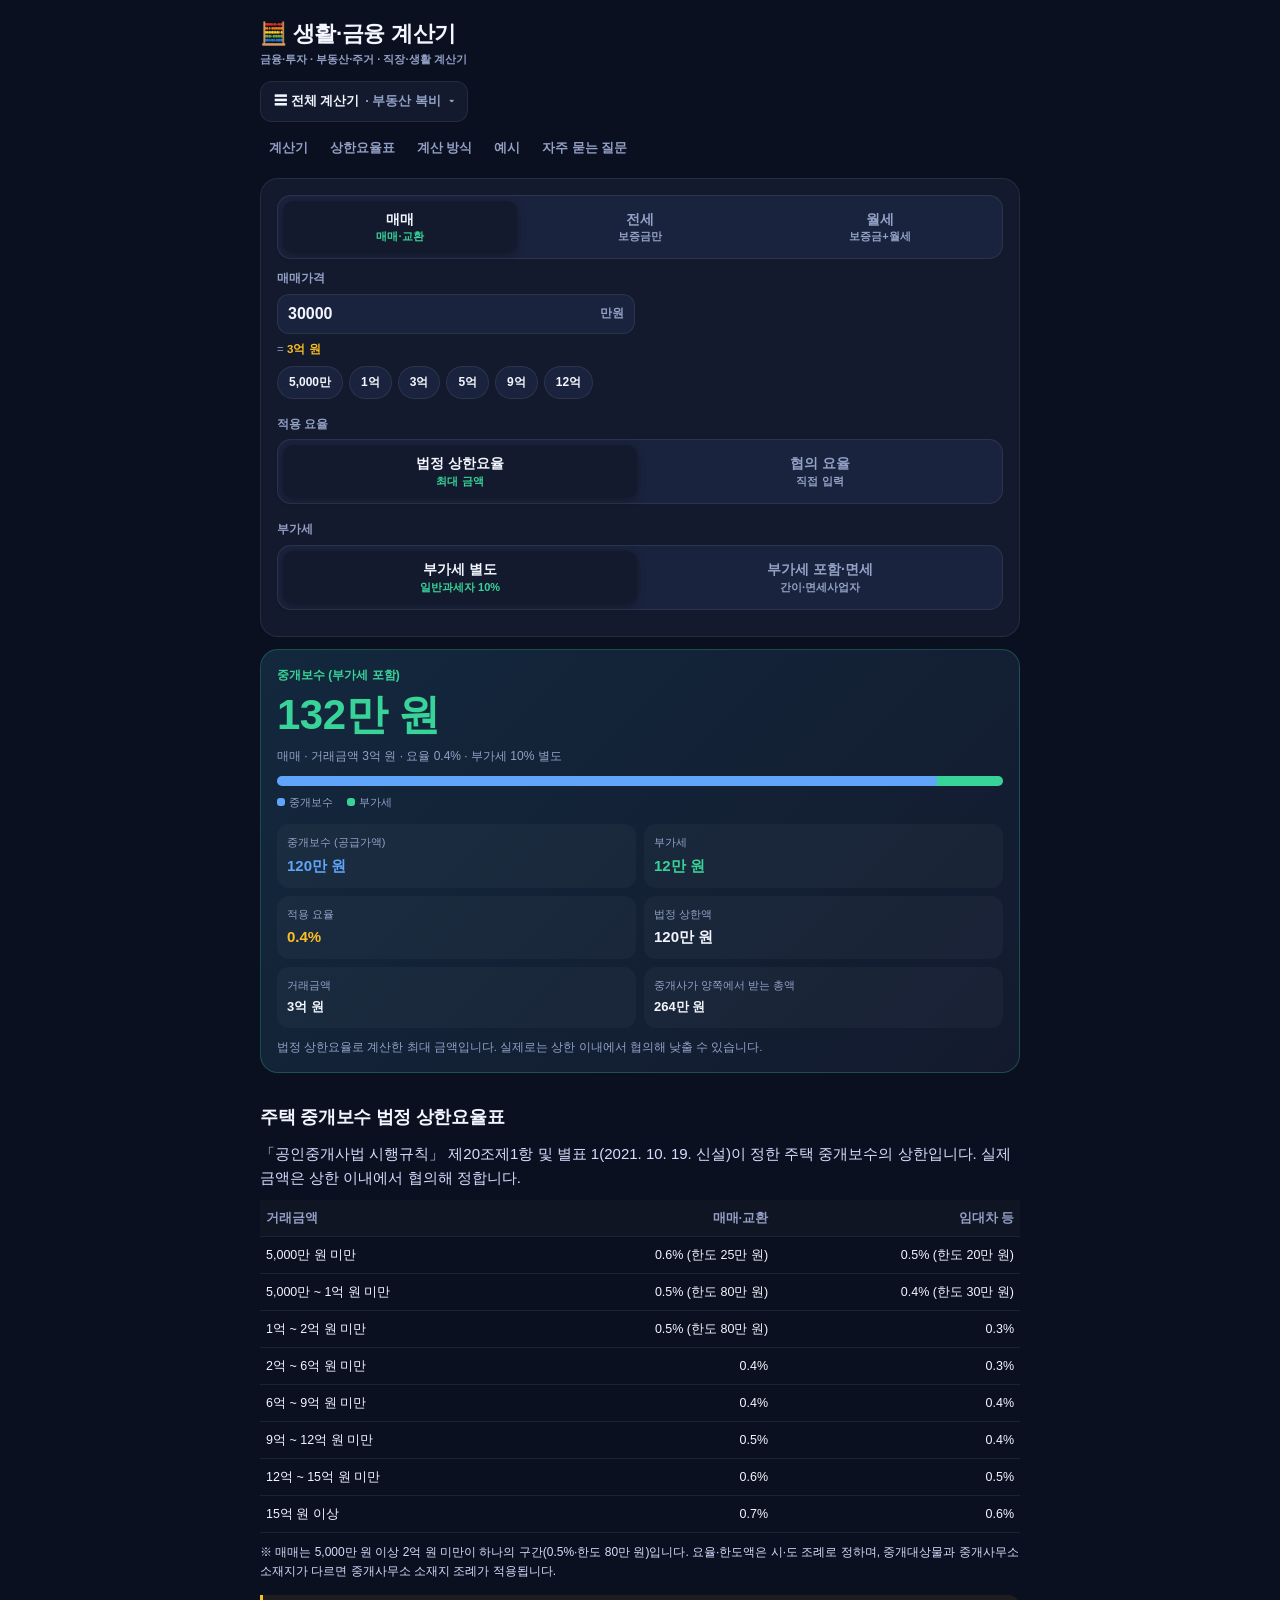
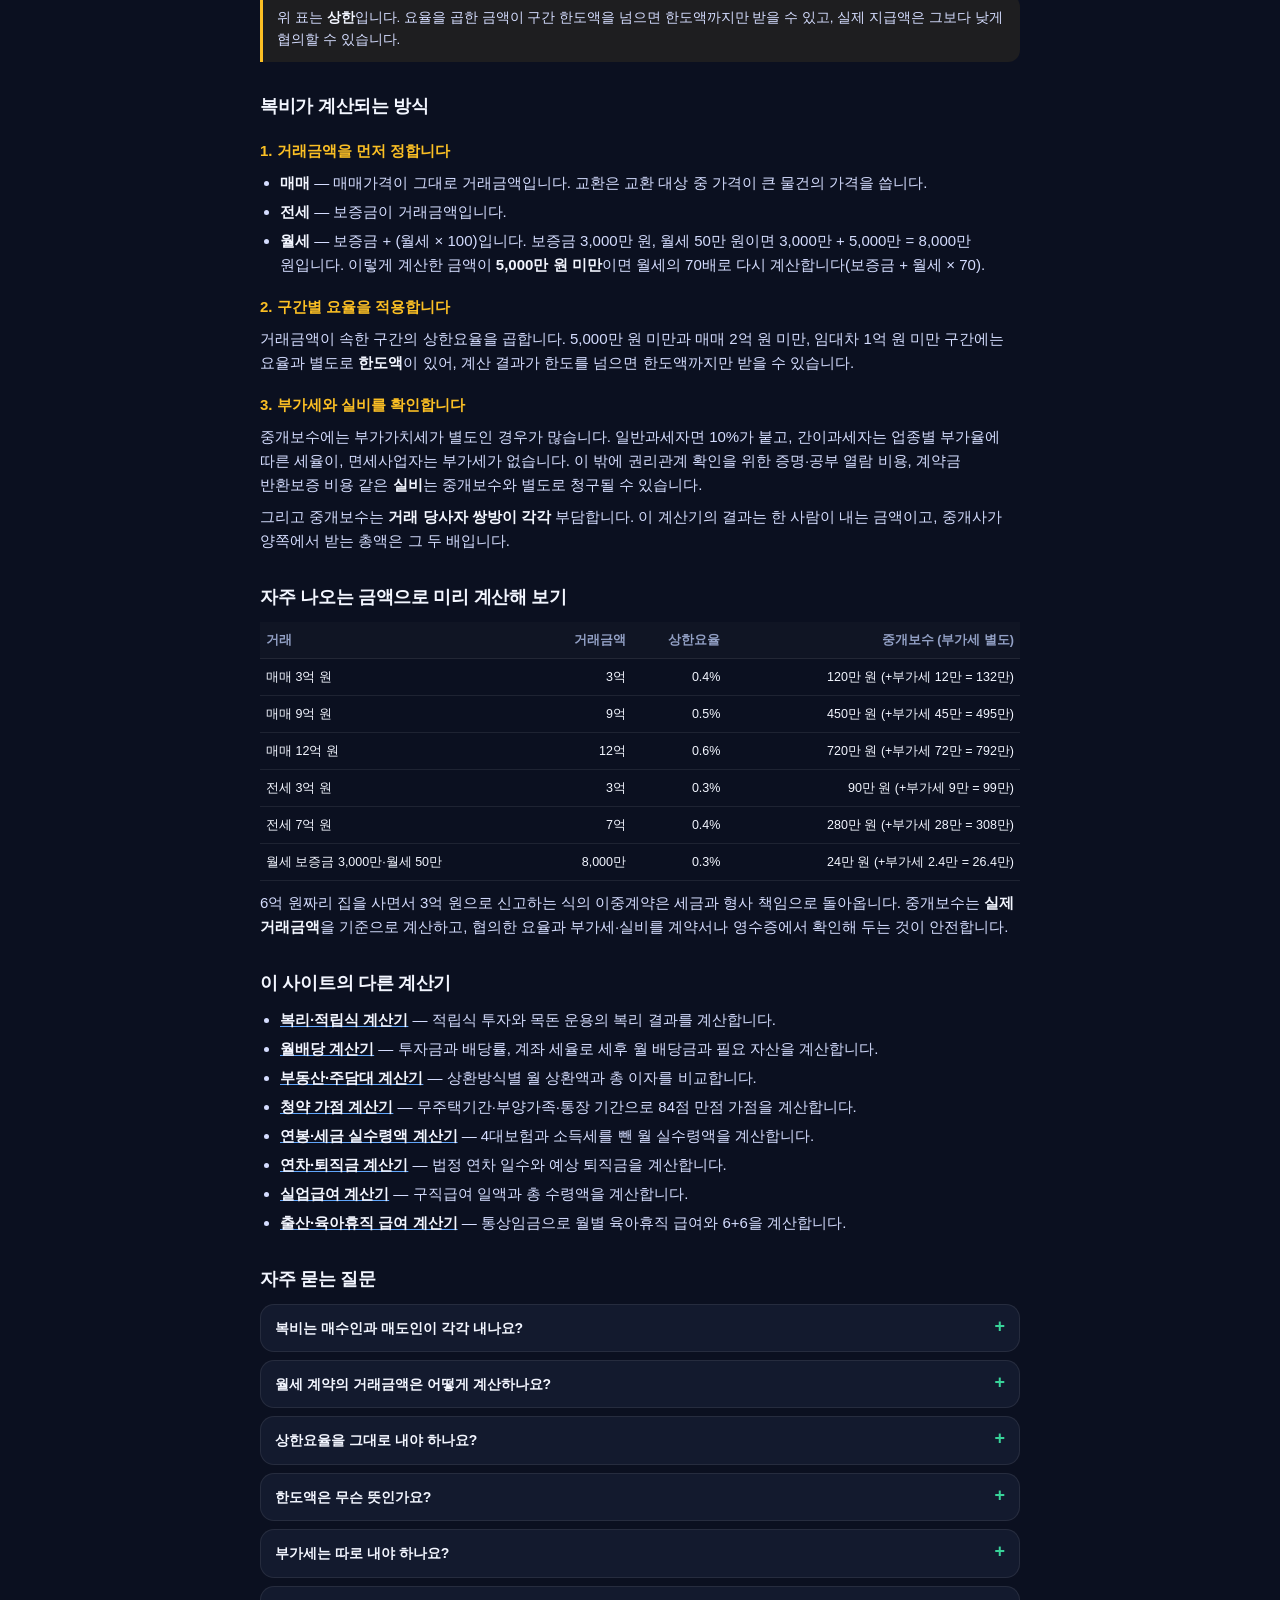
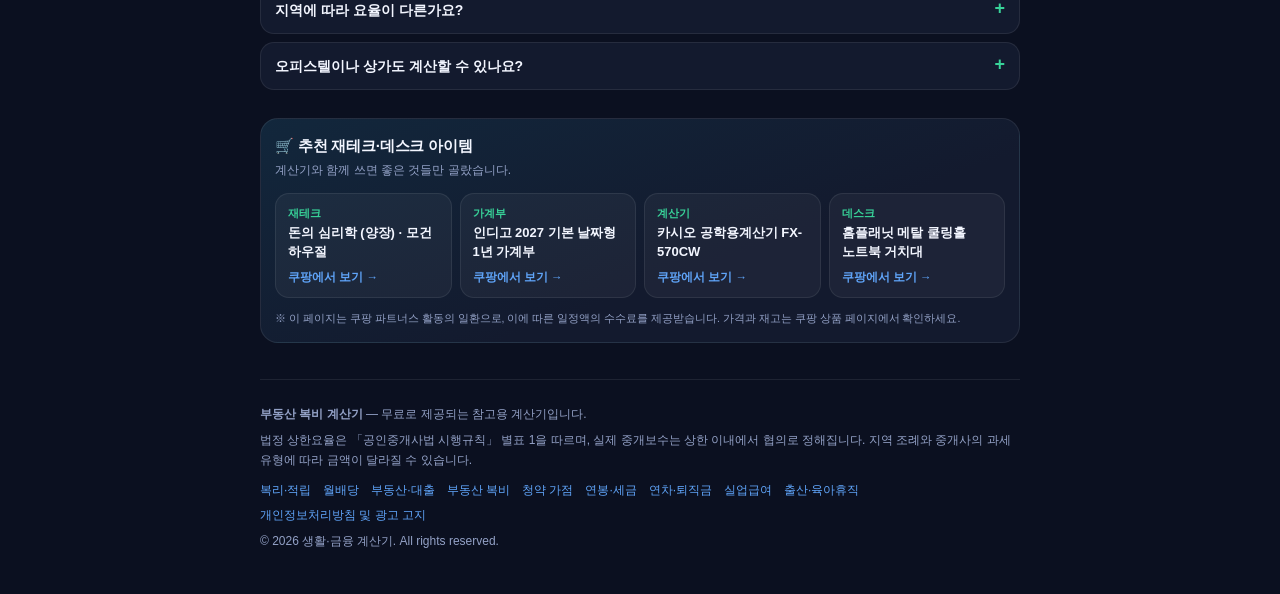
==== commit 9fec0d99: "쿠팡 파트너스 추천 아이템 배너 추가(계산기 9종·허브) + 제휴 고지" ====
--- a/brokerage.html
+++ b/brokerage.html
@@ -386,7 +386,38 @@
     </details>
   </section>
 
-  <footer class="site-footer">
+  <!-- 쿠팡 파트너스 추천 아이템 -->
+  <section class="pick" aria-label="추천 재테크·데스크 아이템">
+    <div class="pick-head">
+      <h2>🛒 추천 재테크·데스크 아이템</h2>
+      <p>계산기와 함께 쓰면 좋은 것들만 골랐습니다.</p>
+    </div>
+    <div class="pick-grid">
+      <a class="pick-card" href="https://link.coupang.com/a/iO9DmRwQ6m" target="_blank" rel="noopener sponsored">
+        <span class="pick-badge">재테크</span>
+        <span class="pick-name">돈의 심리학 (양장) · 모건 하우절</span>
+        <span class="pick-cta">쿠팡에서 보기 →</span>
+      </a>
+      <a class="pick-card" href="https://link.coupang.com/a/iO9HlzNrC8" target="_blank" rel="noopener sponsored">
+        <span class="pick-badge">가계부</span>
+        <span class="pick-name">인디고 2027 기본 날짜형 1년 가계부</span>
+        <span class="pick-cta">쿠팡에서 보기 →</span>
+      </a>
+      <a class="pick-card" href="https://link.coupang.com/a/iO9AIDrIf6" target="_blank" rel="noopener sponsored">
+        <span class="pick-badge">계산기</span>
+        <span class="pick-name">카시오 공학용계산기 FX-570CW</span>
+        <span class="pick-cta">쿠팡에서 보기 →</span>
+      </a>
+      <a class="pick-card" href="https://link.coupang.com/a/iO9FqWjR3k" target="_blank" rel="noopener sponsored">
+        <span class="pick-badge">데스크</span>
+        <span class="pick-name">홈플래닛 메탈 쿨링홀 노트북 거치대</span>
+        <span class="pick-cta">쿠팡에서 보기 →</span>
+      </a>
+    </div>
+    <p class="pick-note">※ 이 페이지는 쿠팡 파트너스 활동의 일환으로, 이에 따른 일정액의 수수료를 제공받습니다. 가격과 재고는 쿠팡 상품 페이지에서 확인하세요.</p>
+  </section>
+
+<footer class="site-footer">
     <p><strong>부동산 복비 계산기</strong> — 무료로 제공되는 참고용 계산기입니다.</p>
     <p>법정 상한요율은 「공인중개사법 시행규칙」 별표 1을 따르며, 실제 중개보수는 상한 이내에서 협의로 정해집니다. 지역 조례와 중개사의 과세 유형에 따라 금액이 달라질 수 있습니다.</p>
     <div class="footer-links">
--- a/style.css
+++ b/style.css
@@ -243,6 +243,31 @@
 footer.site-footer a { color: var(--accent2); text-decoration: none; }
 footer.site-footer a:hover { text-decoration: underline; }
 .footer-links { display: flex; flex-wrap: wrap; gap: 6px 12px; margin: 10px 0 4px; }
+
+/* ── 쿠팡 파트너스 추천 아이템 ─────────────────────────── */
+.pick {
+  margin: 28px 0 4px; padding: 15px 14px 14px;
+  border: 1px solid var(--border); border-radius: 18px;
+  background: linear-gradient(160deg, #12273c 0%, var(--card) 62%);
+}
+.pick-head h2 { font-size: 15px; font-weight: 800; margin: 0 0 3px; letter-spacing: -0.2px; }
+.pick-head p { font-size: 12px; color: var(--muted); margin: 0 0 12px; }
+.pick-grid { display: grid; grid-template-columns: 1fr 1fr; gap: 8px; }
+.pick-card {
+  display: flex; flex-direction: column; gap: 3px; padding: 11px 12px;
+  border-radius: 14px; background: rgba(255,255,255,0.045);
+  border: 1px solid var(--border); text-decoration: none; color: var(--text);
+}
+.pick-card:active { transform: scale(0.98); }
+.pick-badge { font-size: 10.5px; font-weight: 800; color: var(--accent); letter-spacing: 0.2px; }
+.pick-name { font-size: 12.5px; font-weight: 700; line-height: 1.45; color: var(--text); }
+.pick-cta { font-size: 11.5px; font-weight: 700; color: var(--accent2); margin-top: 3px; }
+.pick-note { font-size: 10.5px; line-height: 1.65; color: var(--muted); margin: 12px 0 0; }
+
+@media (min-width: 640px) {
+  .pick-grid { grid-template-columns: repeat(4, 1fr); }
+  .pick-name { font-size: 13px; }
+}
 
 @media (min-width: 640px) {
   .title { font-size: 22px; }
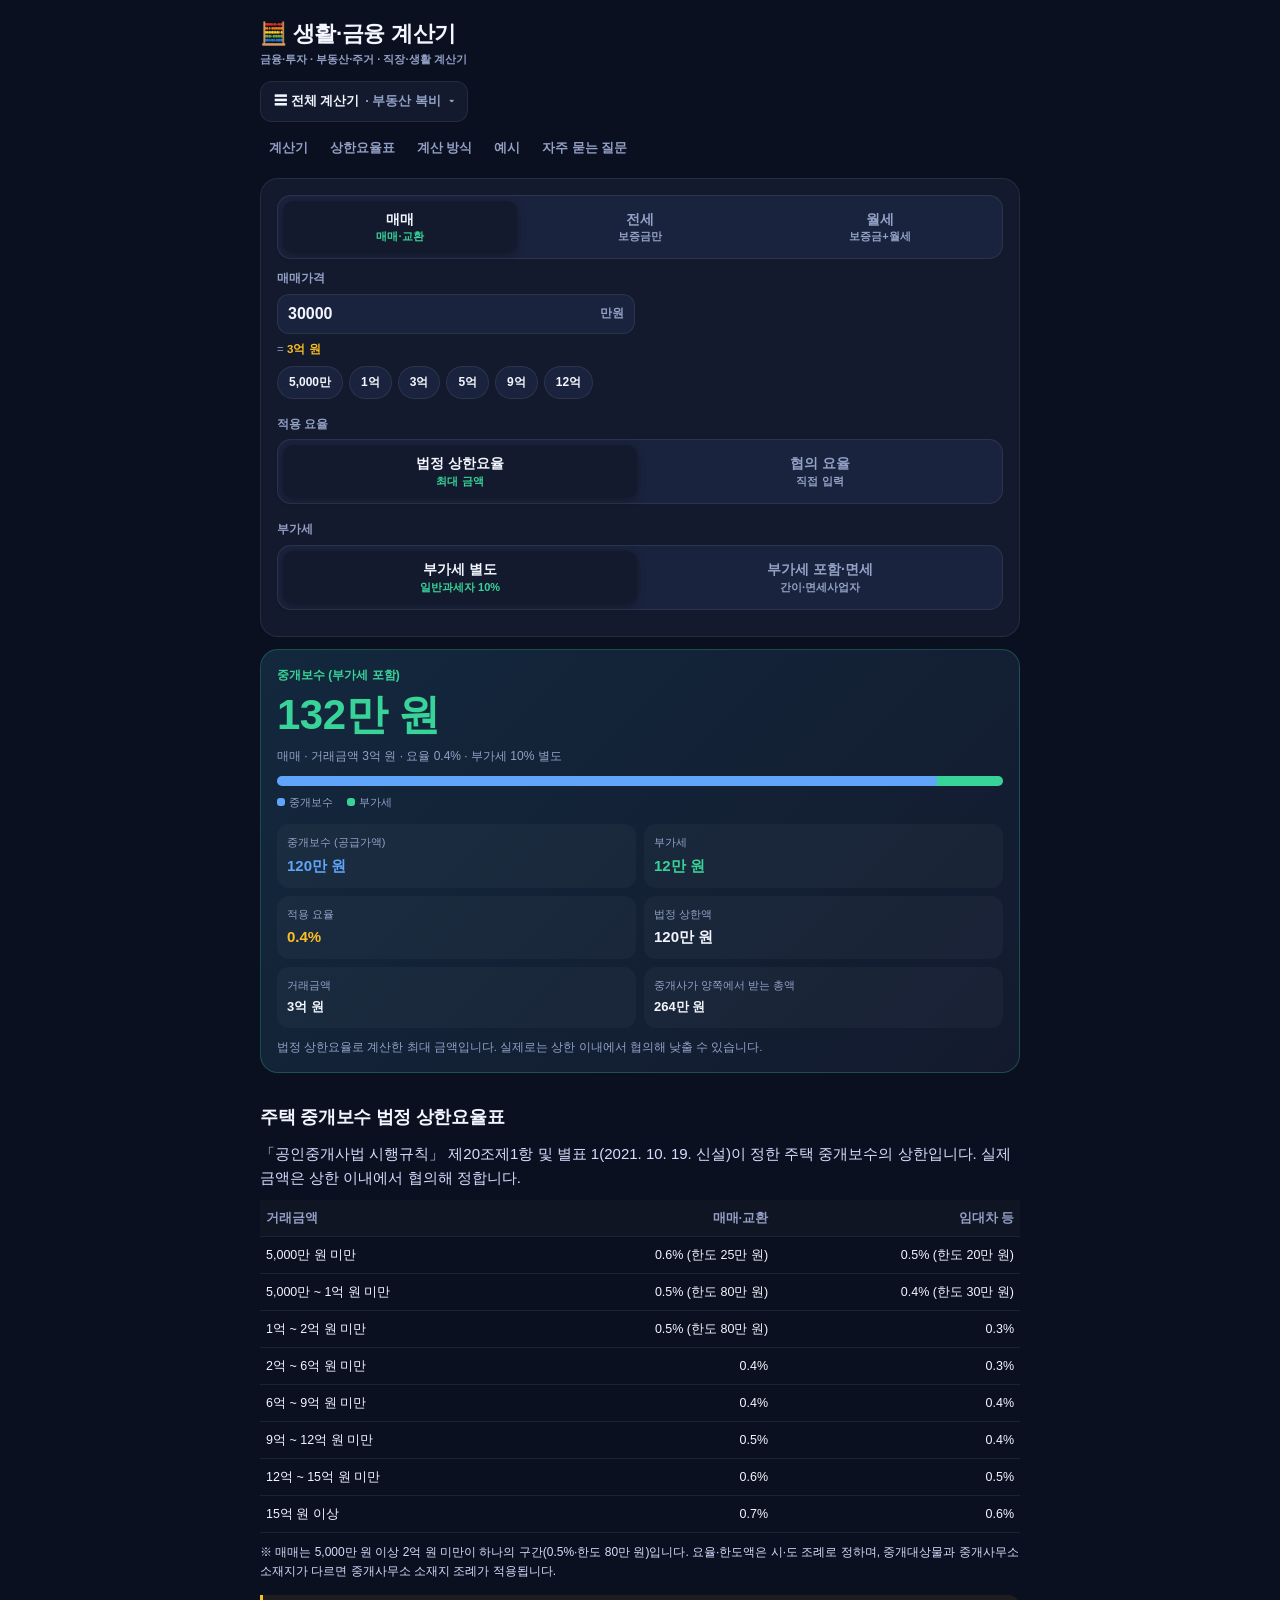
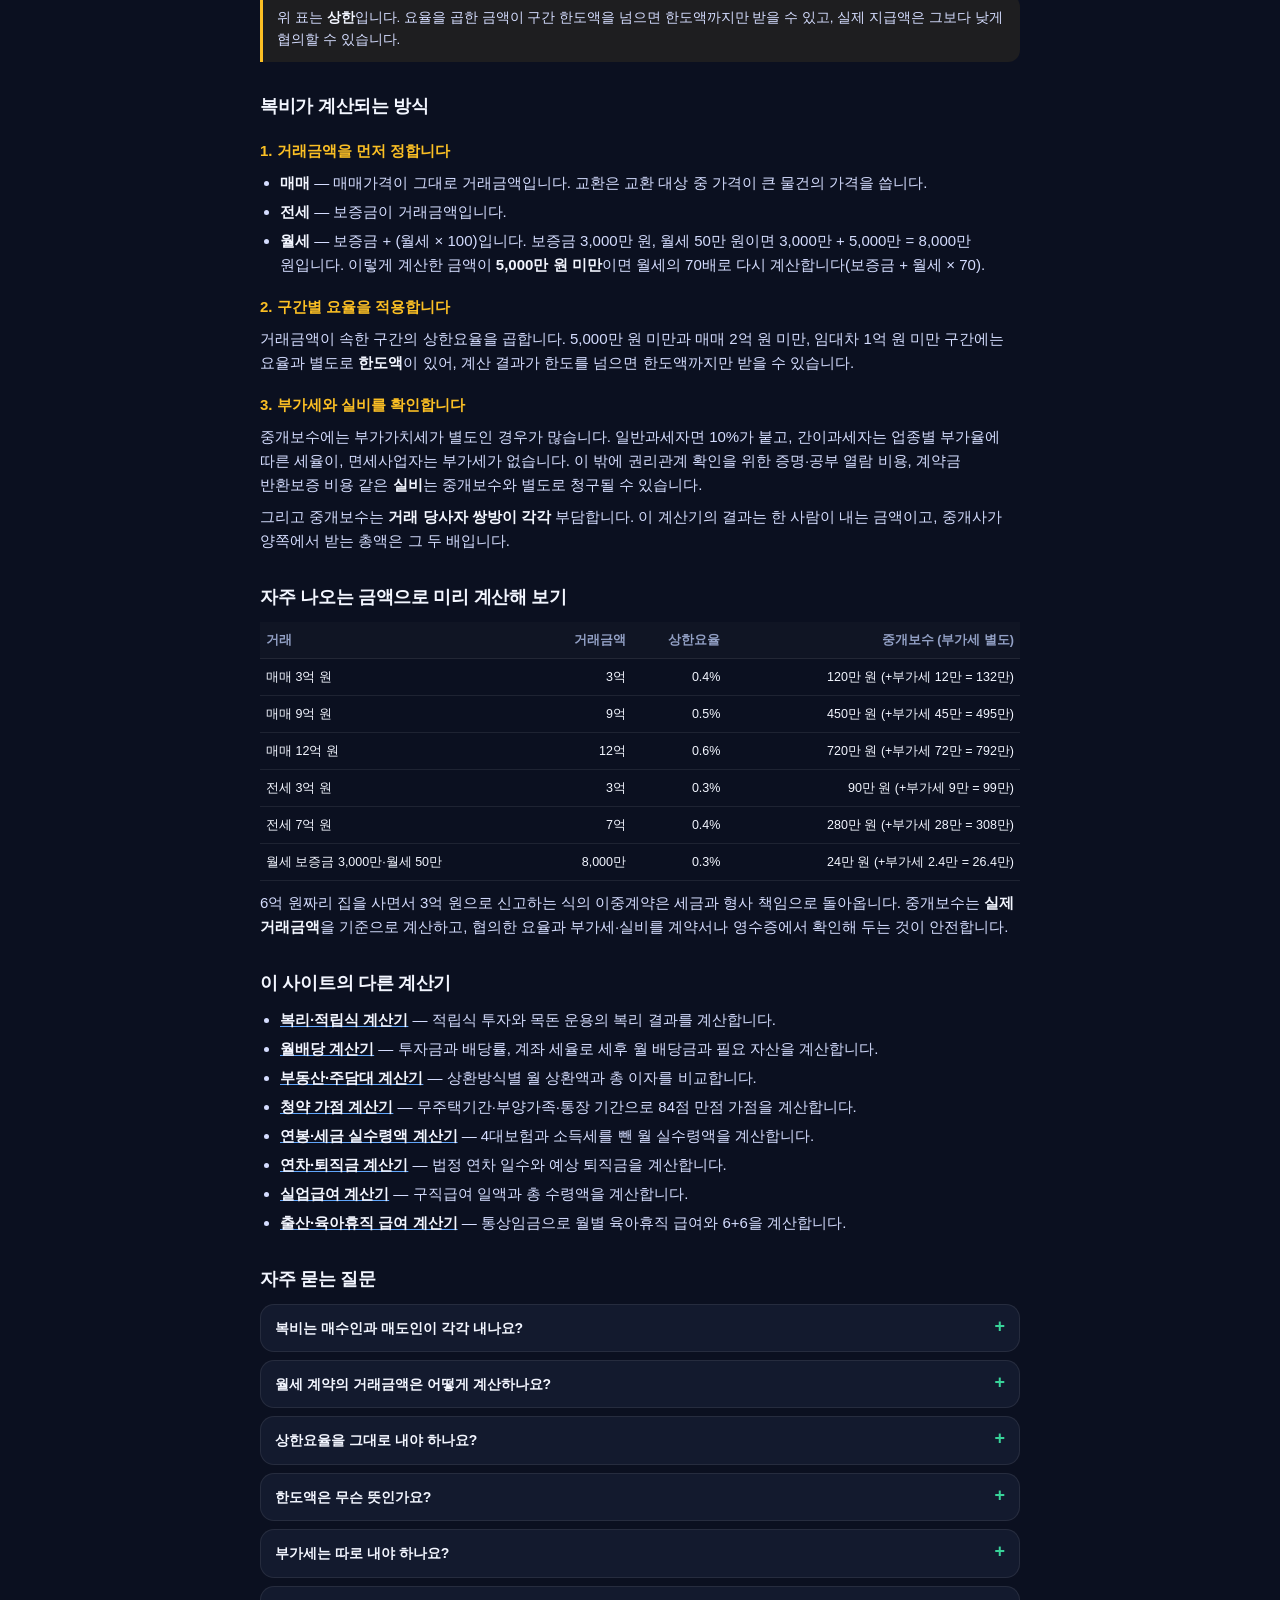
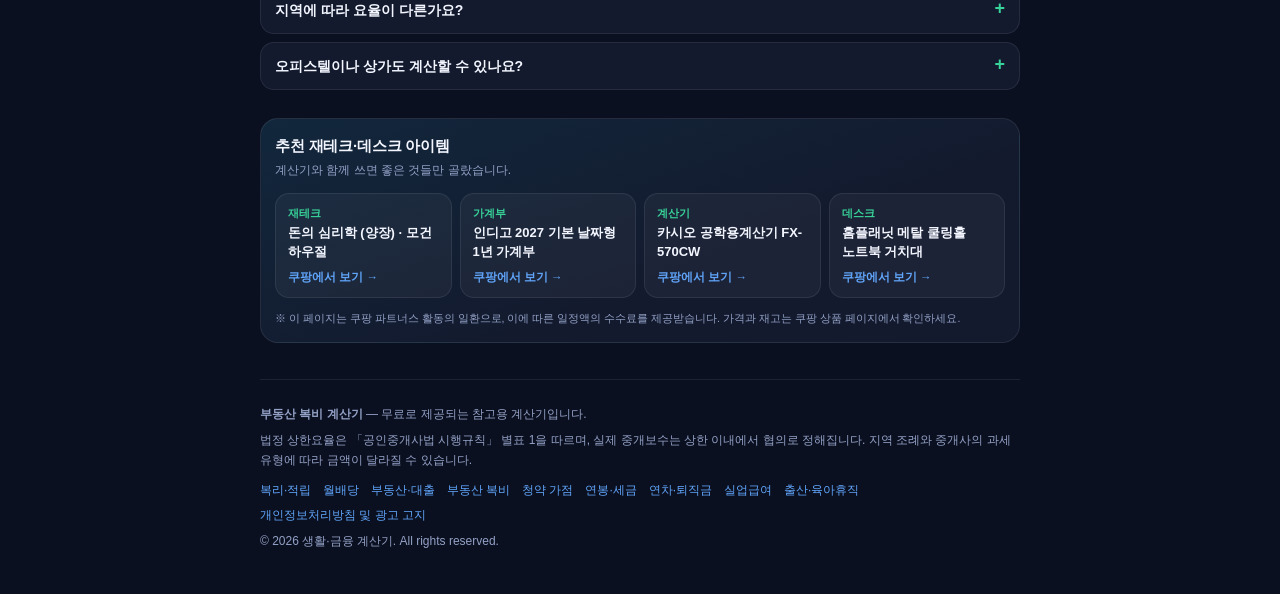
==== commit 9acb2b24: "추천 아이템 제목 이모지 제거(일부 환경 미표시)" ====
--- a/brokerage.html
+++ b/brokerage.html
@@ -389,7 +389,7 @@
   <!-- 쿠팡 파트너스 추천 아이템 -->
   <section class="pick" aria-label="추천 재테크·데스크 아이템">
     <div class="pick-head">
-      <h2>🛒 추천 재테크·데스크 아이템</h2>
+      <h2>추천 재테크·데스크 아이템</h2>
       <p>계산기와 함께 쓰면 좋은 것들만 골랐습니다.</p>
     </div>
     <div class="pick-grid">
